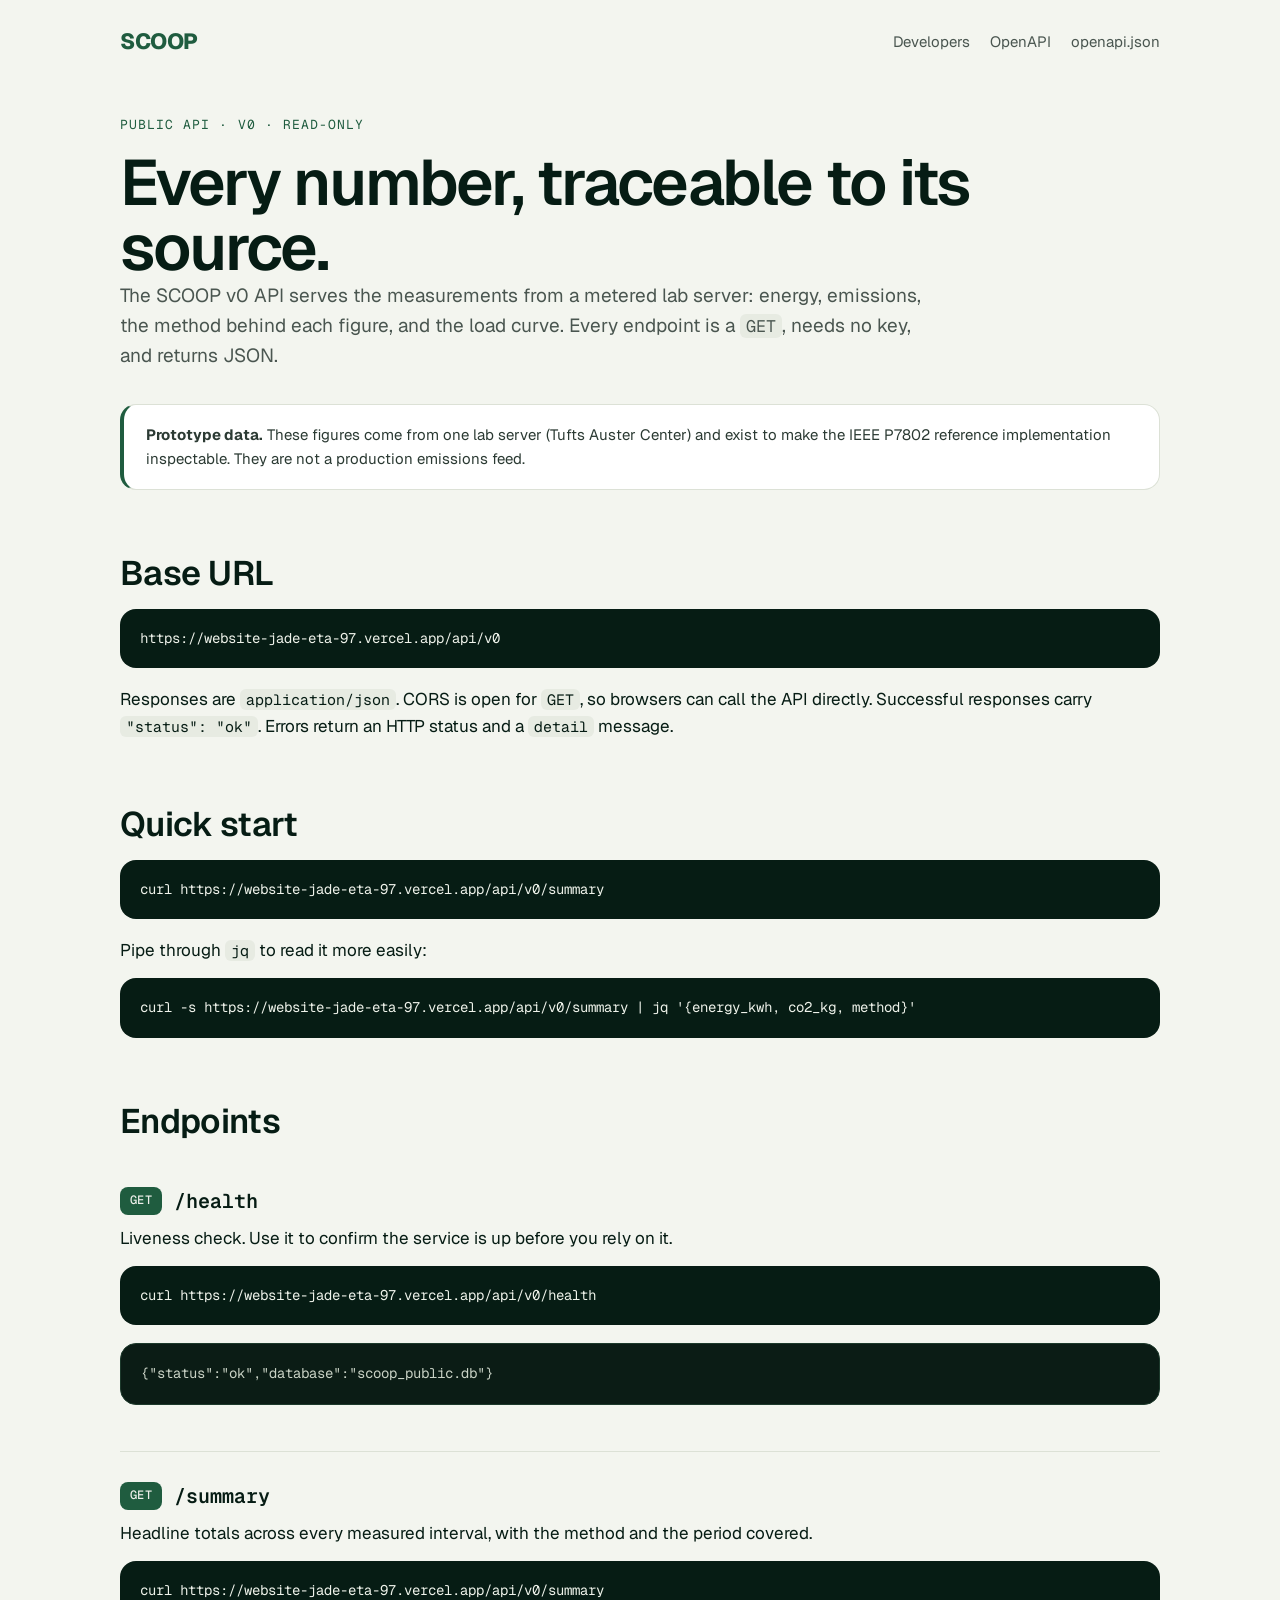
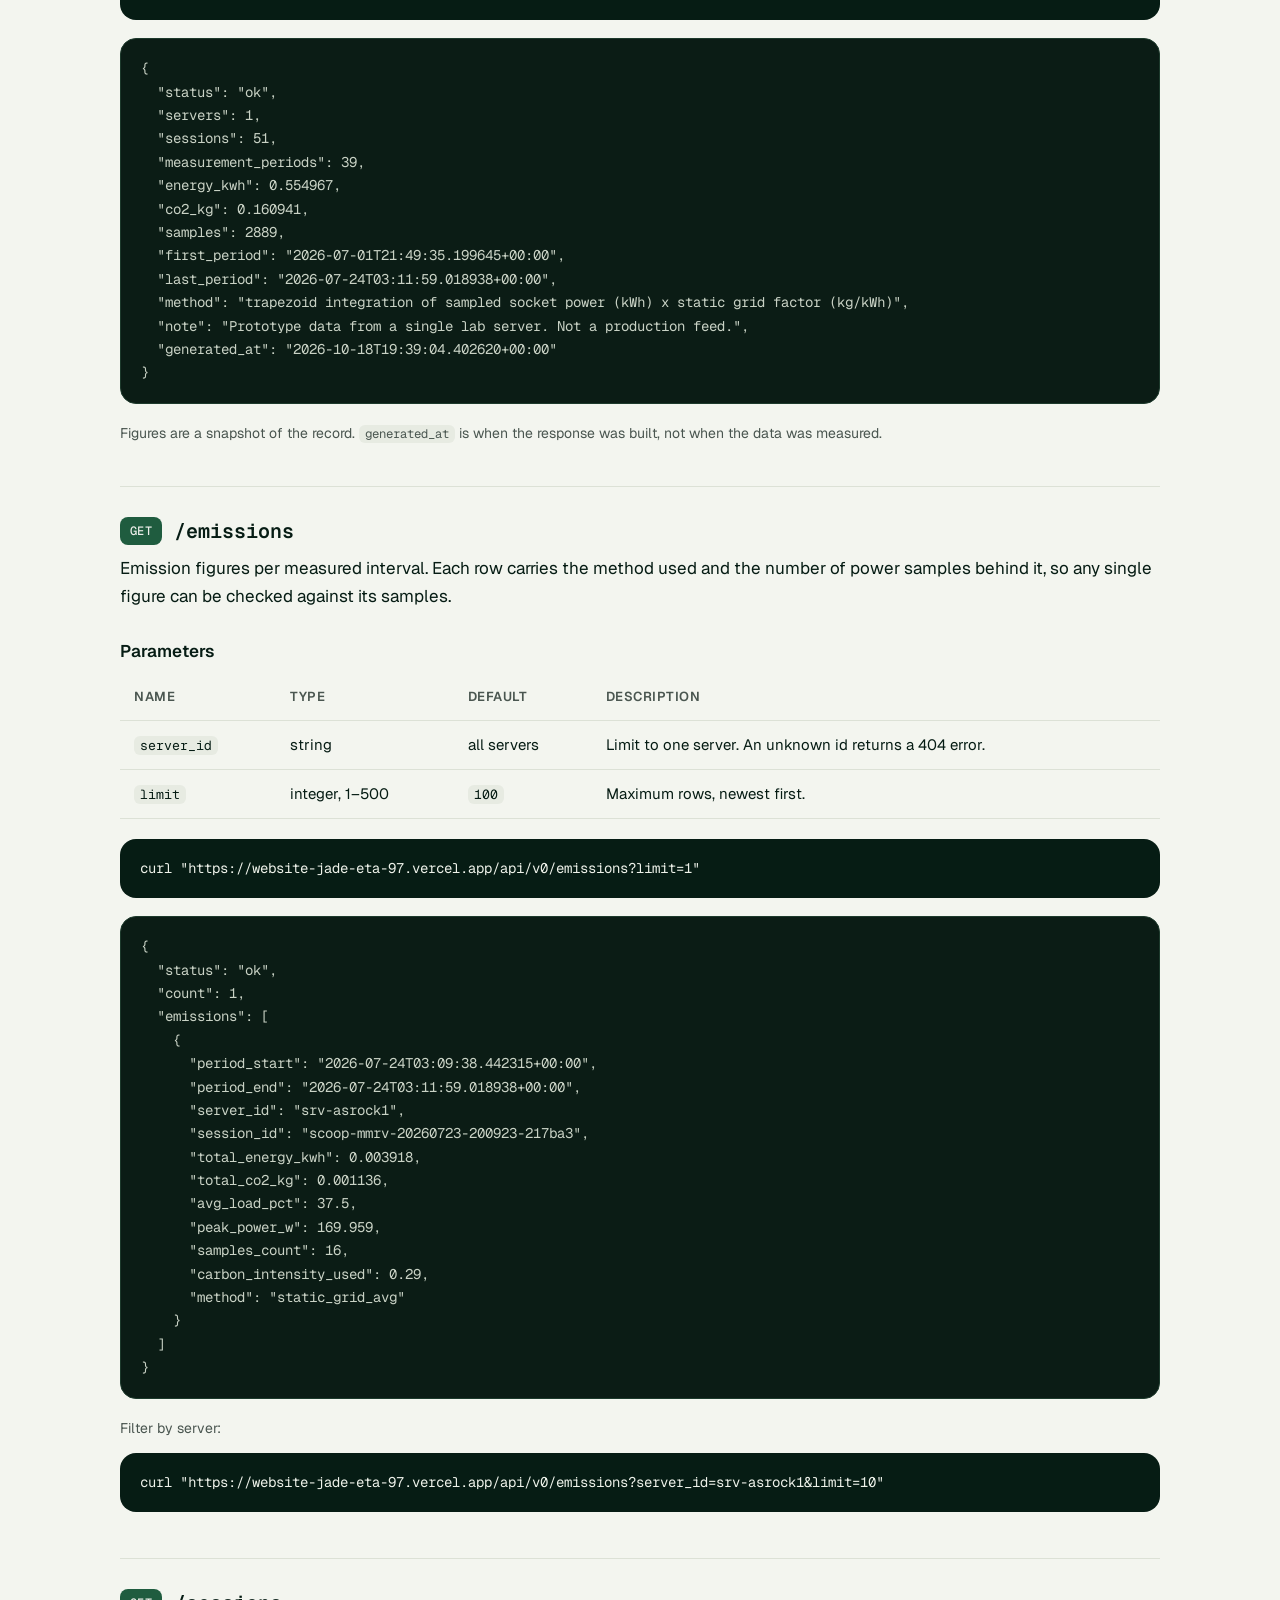
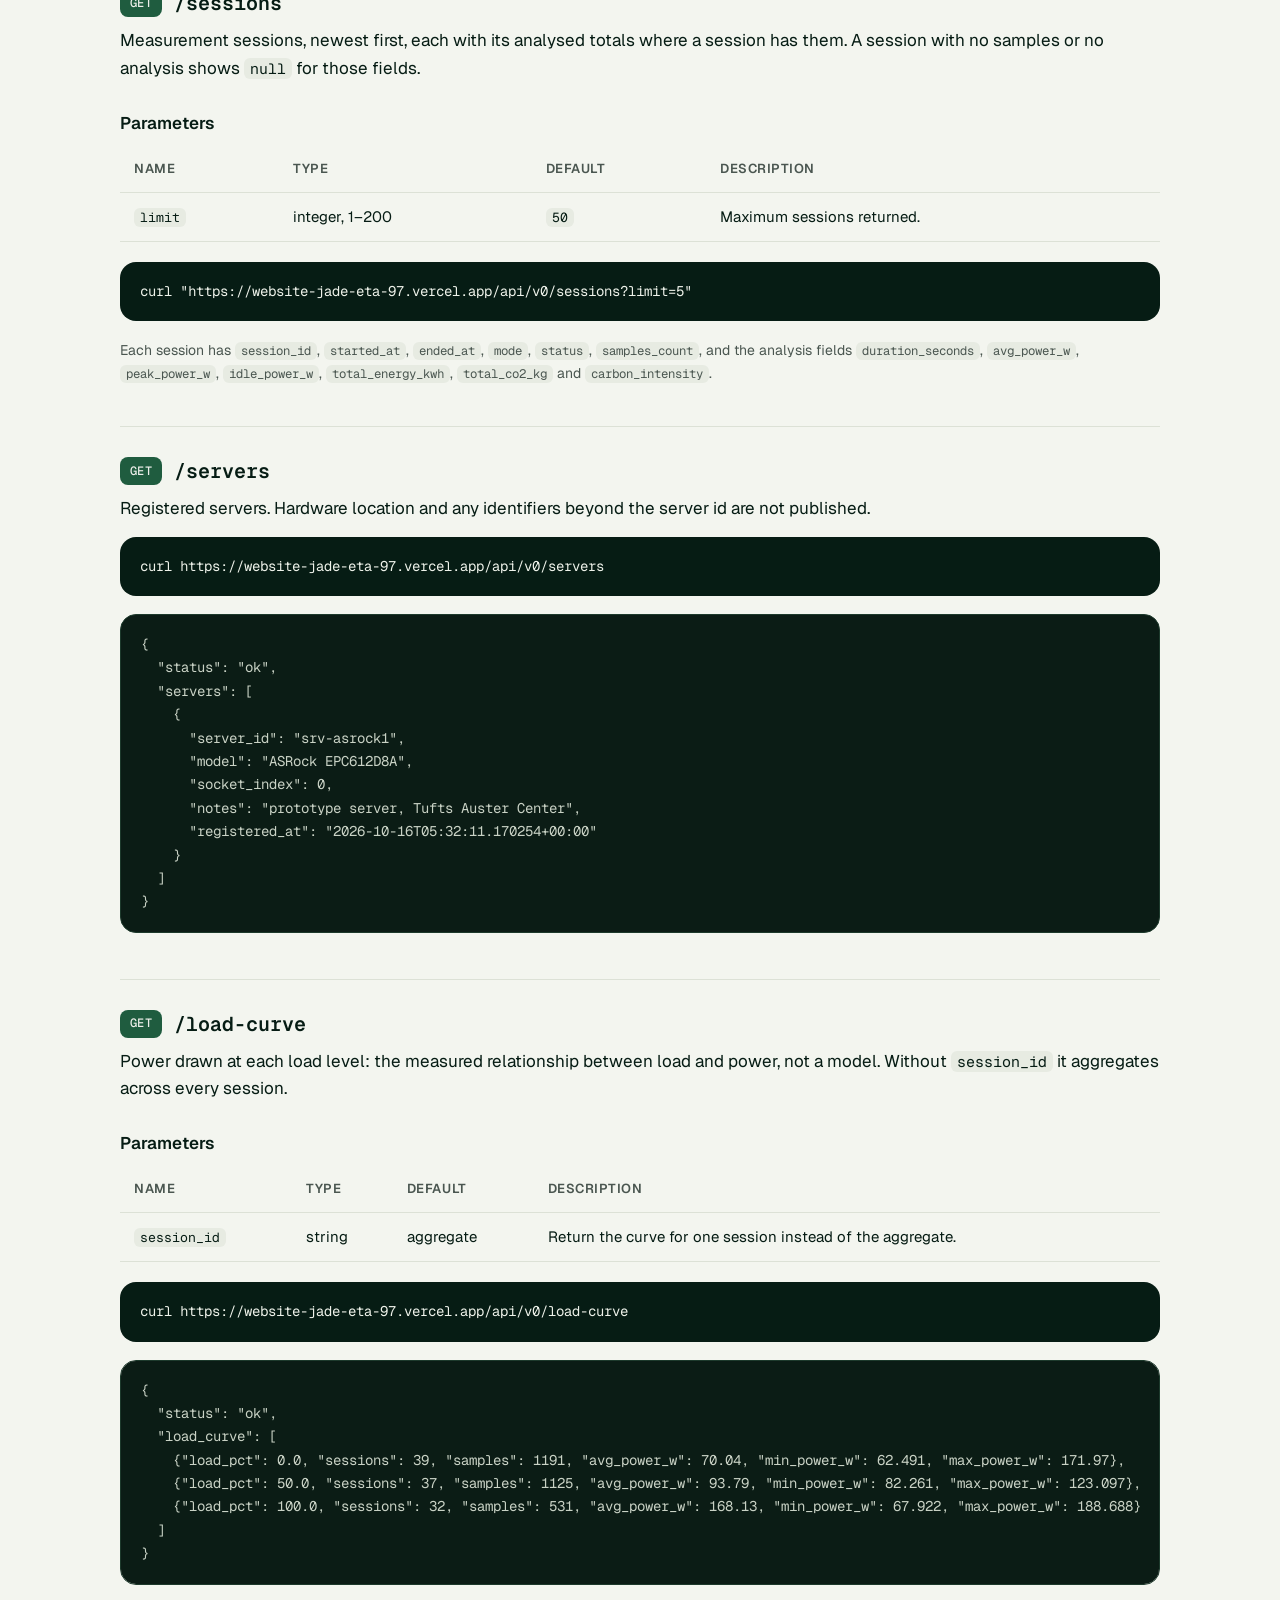
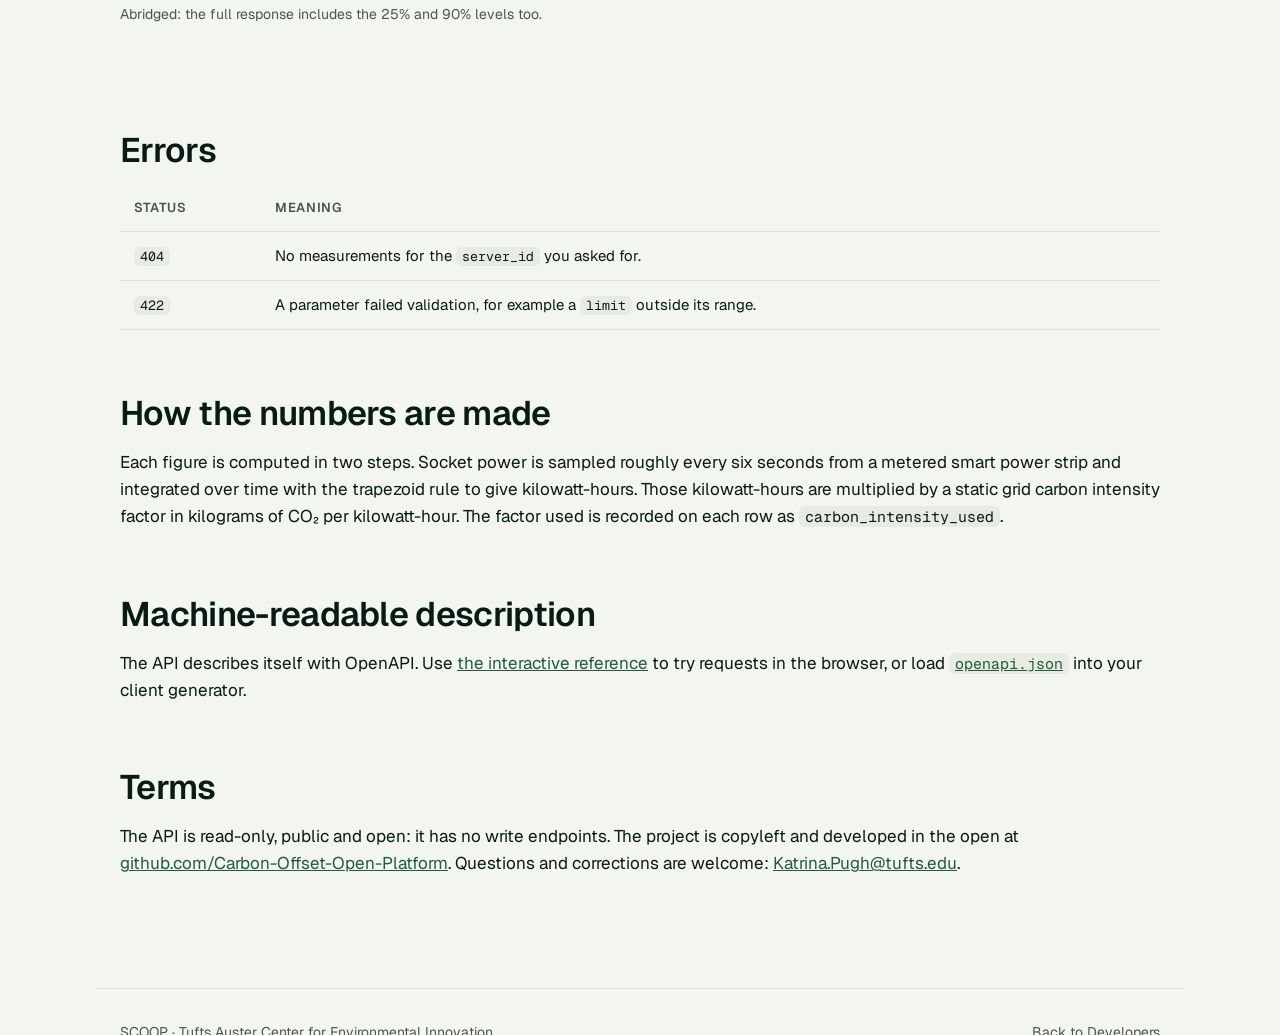
==== api-docs.html @ 747fb055 "Sync site with current scoop-website development Brings the GitHub Pages repo up to date with the li" ====
<!doctype html>
<html lang="en">
<head>
<meta charset="utf-8">
<meta name="viewport" content="width=device-width, initial-scale=1">
<title>SCOOP public API, v0</title>
<meta name="description" content="Read-only public API for the SCOOP measurement record: curl examples, parameters and response shapes.">
<link rel="canonical" href="https://website-jade-eta-97.vercel.app/api-docs.html">
<meta property="og:title" content="SCOOP public API, v0">
<meta property="og:description" content="Read-only public API for the SCOOP measurement record, with curl examples.">
<meta property="og:image" content="https://website-jade-eta-97.vercel.app/assets/og.png">
<meta name="twitter:card" content="summary_large_image">
<link rel="preconnect" href="https://fonts.googleapis.com">
<link href="https://fonts.googleapis.com/css2?family=Geist:wght@400;500;600;700;800&amp;family=Geist+Mono:wght@400;500&amp;display=swap" rel="stylesheet">
<link rel="stylesheet" href="assets/site.css">
<link rel="icon" type="image/svg+xml" href="favicon.svg">
<meta name="theme-color" content="#061C14">
</head>
<body class="dx">
<a class="dx-skip" href="#content">Skip to content</a>

<header class="dx-top">
<a class="dx-brand" href="index.html#top" aria-label="SCOOP home">SCOOP</a>
<nav aria-label="API">
<a href="index.html#developers">Developers</a>
<a href="/api/docs">OpenAPI</a>
<a href="/api/openapi.json">openapi.json</a>
</nav>
</header>

<main id="content" class="dx-main">

<p class="dx-eyebrow">Public API &middot; v0 &middot; read-only</p>
<h1>Every number, traceable to its source.</h1>
<p class="dx-lede">The SCOOP v0 API serves the measurements from a metered lab server: energy, emissions, the method behind each figure, and the load curve. Every endpoint is a <code>GET</code>, needs no key, and returns JSON.</p>

<div class="dx-callout" role="note">
<strong>Prototype data.</strong> These figures come from one lab server (Tufts Auster Center) and exist to make the IEEE P7802 reference implementation inspectable. They are not a production emissions feed.
</div>

<h2 id="base">Base URL</h2>
<pre tabindex="0" class="dx-code"><code>https://website-jade-eta-97.vercel.app/api/v0</code></pre>
<p>Responses are <code>application/json</code>. CORS is open for <code>GET</code>, so browsers can call the API directly. Successful responses carry <code>"status": "ok"</code>. Errors return an HTTP status and a <code>detail</code> message.</p>

<h2 id="quick">Quick start</h2>
<pre tabindex="0" class="dx-code"><code>curl https://website-jade-eta-97.vercel.app/api/v0/summary</code></pre>
<p>Pipe through <code>jq</code> to read it more easily:</p>
<pre tabindex="0" class="dx-code"><code>curl -s https://website-jade-eta-97.vercel.app/api/v0/summary | jq '{energy_kwh, co2_kg, method}'</code></pre>

<h2 id="endpoints">Endpoints</h2>

<article class="dx-ep" id="health">
<div class="dx-ep-head"><span class="dx-method">GET</span><code>/health</code></div>
<p>Liveness check. Use it to confirm the service is up before you rely on it.</p>
<pre tabindex="0" class="dx-code"><code>curl https://website-jade-eta-97.vercel.app/api/v0/health</code></pre>
<pre tabindex="0" class="dx-code dx-out"><code>{"status":"ok","database":"scoop_public.db"}</code></pre>
</article>

<article class="dx-ep" id="summary">
<div class="dx-ep-head"><span class="dx-method">GET</span><code>/summary</code></div>
<p>Headline totals across every measured interval, with the method and the period covered.</p>
<pre tabindex="0" class="dx-code"><code>curl https://website-jade-eta-97.vercel.app/api/v0/summary</code></pre>
<pre tabindex="0" class="dx-code dx-out"><code>{
  "status": "ok",
  "servers": 1,
  "sessions": 51,
  "measurement_periods": 39,
  "energy_kwh": 0.554967,
  "co2_kg": 0.160941,
  "samples": 2889,
  "first_period": "2026-07-01T21:49:35.199645+00:00",
  "last_period": "2026-07-24T03:11:59.018938+00:00",
  "method": "trapezoid integration of sampled socket power (kWh) x static grid factor (kg/kWh)",
  "note": "Prototype data from a single lab server. Not a production feed.",
  "generated_at": "2026-10-18T19:39:04.402620+00:00"
}</code></pre>
<p class="dx-note">Figures are a snapshot of the record. <code>generated_at</code> is when the response was built, not when the data was measured.</p>
</article>

<article class="dx-ep" id="emissions">
<div class="dx-ep-head"><span class="dx-method">GET</span><code>/emissions</code></div>
<p>Emission figures per measured interval. Each row carries the method used and the number of power samples behind it, so any single figure can be checked against its samples.</p>
<h3>Parameters</h3>
<table class="dx-table">
<thead><tr><th scope="col">Name</th><th scope="col">Type</th><th scope="col">Default</th><th scope="col">Description</th></tr></thead>
<tbody>
<tr><td data-label="Name"><code>server_id</code></td><td data-label="Type">string</td><td data-label="Default">all servers</td><td data-label="Description">Limit to one server. An unknown id returns a 404 error.</td></tr>
<tr><td data-label="Name"><code>limit</code></td><td data-label="Type">integer, 1&ndash;500</td><td data-label="Default"><code>100</code></td><td data-label="Description">Maximum rows, newest first.</td></tr>
</tbody>
</table>
<pre tabindex="0" class="dx-code"><code>curl "https://website-jade-eta-97.vercel.app/api/v0/emissions?limit=1"</code></pre>
<pre tabindex="0" class="dx-code dx-out"><code>{
  "status": "ok",
  "count": 1,
  "emissions": [
    {
      "period_start": "2026-07-24T03:09:38.442315+00:00",
      "period_end": "2026-07-24T03:11:59.018938+00:00",
      "server_id": "srv-asrock1",
      "session_id": "scoop-mmrv-20260723-200923-217ba3",
      "total_energy_kwh": 0.003918,
      "total_co2_kg": 0.001136,
      "avg_load_pct": 37.5,
      "peak_power_w": 169.959,
      "samples_count": 16,
      "carbon_intensity_used": 0.29,
      "method": "static_grid_avg"
    }
  ]
}</code></pre>
<p class="dx-note">Filter by server:</p>
<pre tabindex="0" class="dx-code"><code>curl "https://website-jade-eta-97.vercel.app/api/v0/emissions?server_id=srv-asrock1&amp;limit=10"</code></pre>
</article>

<article class="dx-ep" id="sessions">
<div class="dx-ep-head"><span class="dx-method">GET</span><code>/sessions</code></div>
<p>Measurement sessions, newest first, each with its analysed totals where a session has them. A session with no samples or no analysis shows <code>null</code> for those fields.</p>
<h3>Parameters</h3>
<table class="dx-table">
<thead><tr><th scope="col">Name</th><th scope="col">Type</th><th scope="col">Default</th><th scope="col">Description</th></tr></thead>
<tbody>
<tr><td data-label="Name"><code>limit</code></td><td data-label="Type">integer, 1&ndash;200</td><td data-label="Default"><code>50</code></td><td data-label="Description">Maximum sessions returned.</td></tr>
</tbody>
</table>
<pre tabindex="0" class="dx-code"><code>curl "https://website-jade-eta-97.vercel.app/api/v0/sessions?limit=5"</code></pre>
<p class="dx-note">Each session has <code>session_id</code>, <code>started_at</code>, <code>ended_at</code>, <code>mode</code>, <code>status</code>, <code>samples_count</code>, and the analysis fields <code>duration_seconds</code>, <code>avg_power_w</code>, <code>peak_power_w</code>, <code>idle_power_w</code>, <code>total_energy_kwh</code>, <code>total_co2_kg</code> and <code>carbon_intensity</code>.</p>
</article>

<article class="dx-ep" id="servers">
<div class="dx-ep-head"><span class="dx-method">GET</span><code>/servers</code></div>
<p>Registered servers. Hardware location and any identifiers beyond the server id are not published.</p>
<pre tabindex="0" class="dx-code"><code>curl https://website-jade-eta-97.vercel.app/api/v0/servers</code></pre>
<pre tabindex="0" class="dx-code dx-out"><code>{
  "status": "ok",
  "servers": [
    {
      "server_id": "srv-asrock1",
      "model": "ASRock EPC612D8A",
      "socket_index": 0,
      "notes": "prototype server, Tufts Auster Center",
      "registered_at": "2026-10-16T05:32:11.170254+00:00"
    }
  ]
}</code></pre>
</article>

<article class="dx-ep" id="load-curve">
<div class="dx-ep-head"><span class="dx-method">GET</span><code>/load-curve</code></div>
<p>Power drawn at each load level: the measured relationship between load and power, not a model. Without <code>session_id</code> it aggregates across every session.</p>
<h3>Parameters</h3>
<table class="dx-table">
<thead><tr><th scope="col">Name</th><th scope="col">Type</th><th scope="col">Default</th><th scope="col">Description</th></tr></thead>
<tbody>
<tr><td data-label="Name"><code>session_id</code></td><td data-label="Type">string</td><td data-label="Default">aggregate</td><td data-label="Description">Return the curve for one session instead of the aggregate.</td></tr>
</tbody>
</table>
<pre tabindex="0" class="dx-code"><code>curl https://website-jade-eta-97.vercel.app/api/v0/load-curve</code></pre>
<pre tabindex="0" class="dx-code dx-out"><code>{
  "status": "ok",
  "load_curve": [
    {"load_pct": 0.0, "sessions": 39, "samples": 1191, "avg_power_w": 70.04, "min_power_w": 62.491, "max_power_w": 171.97},
    {"load_pct": 50.0, "sessions": 37, "samples": 1125, "avg_power_w": 93.79, "min_power_w": 82.261, "max_power_w": 123.097},
    {"load_pct": 100.0, "sessions": 32, "samples": 531, "avg_power_w": 168.13, "min_power_w": 67.922, "max_power_w": 188.688}
  ]
}</code></pre>
<p class="dx-note">Abridged: the full response includes the 25% and 90% levels too.</p>
</article>

<h2 id="errors">Errors</h2>
<table class="dx-table">
<thead><tr><th scope="col">Status</th><th scope="col">Meaning</th></tr></thead>
<tbody>
<tr><td data-label="Status"><code>404</code></td><td data-label="Meaning">No measurements for the <code>server_id</code> you asked for.</td></tr>
<tr><td data-label="Status"><code>422</code></td><td data-label="Meaning">A parameter failed validation, for example a <code>limit</code> outside its range.</td></tr>
</tbody>
</table>

<h2 id="method">How the numbers are made</h2>
<p>Each figure is computed in two steps. Socket power is sampled roughly every six seconds from a metered smart power strip and integrated over time with the trapezoid rule to give kilowatt-hours. Those kilowatt-hours are multiplied by a static grid carbon intensity factor in kilograms of CO&#8322; per kilowatt-hour. The factor used is recorded on each row as <code>carbon_intensity_used</code>.</p>

<h2 id="machine">Machine-readable description</h2>
<p>The API describes itself with OpenAPI. Use <a href="/api/docs">the interactive reference</a> to try requests in the browser, or load <a href="/api/openapi.json"><code>openapi.json</code></a> into your client generator.</p>

<h2 id="terms">Terms</h2>
<p>The API is read-only, public and open: it has no write endpoints. The project is copyleft and developed in the open at <a href="https://github.com/Carbon-Offset-Open-Platform">github.com/Carbon-Offset-Open-Platform</a>. Questions and corrections are welcome: <a href="mailto:Katrina.Pugh@tufts.edu">Katrina.Pugh@tufts.edu</a>.</p>

</main>

<footer class="dx-foot">
<span>SCOOP &middot; Tufts Auster Center for Environmental Innovation</span>
<a href="index.html#developers">Back to Developers</a>
</footer>
</body>
</html>
---- assets/site.css ----
/* Site-wide: focus, the get-involved form, and the API docs page. */

/* Focus: a visible ring on every control. Dark sections get the mint ring. */
:focus-visible{outline:3px solid #1F5C3F;outline-offset:3px}
#top :focus-visible,#earth :focus-visible,#join :focus-visible{outline-color:#34D399}
a:focus-visible,button:focus-visible{border-radius:6px}

/* Get involved */
.jn{padding:0 24px 120px}
.jn-panel{max-width:1240px;margin:0 auto;background:#061C14;border-radius:32px;padding:clamp(36px,6vw,80px);display:grid;grid-template-columns:minmax(0,1fr) minmax(0,1.05fr);gap:clamp(32px,5vw,72px);align-items:start}
@media (max-width:860px){.jn-panel{grid-template-columns:minmax(0,1fr)}}
.jn-eyebrow{margin:0;font-family:'Geist Mono',monospace;font-size:12px;letter-spacing:.08em;text-transform:uppercase;color:#34D399}
.jn-intro h2{margin:14px 0 0;font-size:clamp(34px,4.6vw,60px);line-height:1.02;letter-spacing:-.03em;font-weight:600;color:#EDEFEA}
.jn-lede{margin:20px 0 0;max-width:44ch;font-size:17px;line-height:1.55;color:#C9D2C5}
.jn-direct{margin:24px 0 0;font-size:15px;color:#9DB0A5}
.jn-direct a{color:#EDEFEA;text-underline-offset:3px}
.jn-form{display:flex;flex-direction:column;gap:20px;background:#0B1C15;border:1px solid #1D3A2C;border-radius:24px;padding:clamp(20px,3vw,32px)}
.jn-field{display:flex;flex-direction:column;gap:8px;min-width:0;margin:0;padding:0;border:0}
.jn-field>label,.jn-field>legend{padding:0;font-size:14px;font-weight:500;color:#C9D2C5}
.jn-field input:not([type=radio]),.jn-field textarea{width:100%;min-height:52px;padding:14px 16px;border:1px solid transparent;border-radius:14px;background:#F3F5EF;font:inherit;font-size:16px;color:#061C14;transition:border-color .2s,box-shadow .2s}
.jn-field textarea{min-height:112px;resize:vertical}
.jn-field input:not([type=radio]):focus,.jn-field textarea:focus{outline:none;border-color:#34D399;box-shadow:0 0 0 4px rgba(52,211,153,.25)}
.jn-field input[aria-invalid=true]{border-color:#F2B37C;box-shadow:0 0 0 4px rgba(242,179,124,.25)}
.jn-err{margin:0;font-size:13px;color:#F2B37C}
.jn-err:empty{display:none}
.jn-help{margin:0;font-size:13px;color:#8FA097}
.jn-req{color:#34D399}
.jn-opt{font-weight:400;color:#8FA097}
.jn-row{display:grid;grid-template-columns:1fr 1fr;gap:18px}
@media (max-width:560px){.jn-row{grid-template-columns:minmax(0,1fr)}}
.jn-chips{display:flex;flex-wrap:wrap;gap:8px}
.jn-chip{position:relative;cursor:pointer}
.jn-chip input{position:absolute;opacity:0;width:1px;height:1px;margin:0;pointer-events:none}
.jn-chip span{display:inline-flex;align-items:center;min-height:44px;padding:0 16px;border-radius:999px;border:1px solid #2A4A3B;font-size:14px;color:#C9D2C5;transition:background .2s,border-color .2s,color .2s}
.jn-chip:hover span{border-color:#34D399;color:#EDEFEA}
.jn-chip input:checked+span{background:#34D399;border-color:#34D399;color:#061C14;font-weight:600}
.jn-chip input:focus-visible+span{outline:3px solid #34D399;outline-offset:3px}
.jn-actions{display:flex;flex-direction:column;gap:12px;margin-top:4px}
.jn-submit{align-self:flex-start;min-height:54px;padding:0 28px;border:0;border-radius:999px;background:#EDEFEA;font:inherit;font-size:16px;font-weight:600;color:#061C14;cursor:pointer;transition:background .2s}
.jn-submit:hover{background:#34D399}
.jn-status{margin:0;min-height:1.4em;font-size:14px;color:#9DB0A5}
@media (prefers-reduced-motion:reduce){.jn-field input,.jn-field textarea,.jn-chip span,.jn-submit{transition:none}}

/* API docs page (api-docs.html) */
.dx{background:#F3F5EF;color:#061C14;font-family:'Geist',system-ui,sans-serif;font-size:17px;line-height:1.6;margin:0}
.dx a{color:#1F5C3F}
.dx a:hover{color:#061C14}
.dx-skip{position:absolute;left:16px;top:-48px;padding:10px 16px;border-radius:999px;background:#061C14;color:#EEF2EA;z-index:10}
.dx-skip:focus{top:16px}
.dx-top{display:flex;flex-wrap:wrap;align-items:center;justify-content:space-between;gap:16px;max-width:1040px;margin:0 auto;padding:24px 24px 0}
.dx-brand{font-weight:800;font-size:22px;letter-spacing:-.02em;color:#061C14;text-decoration:none}
.dx-top nav{display:flex;flex-wrap:wrap;gap:20px;font-size:15px}
.dx-top nav a{text-decoration:none;color:#4A5650}
.dx-top nav a:hover{color:#061C14}
.dx-main{max-width:1040px;margin:0 auto;padding:56px 24px 96px}
.dx-eyebrow{margin:0;font-family:'Geist Mono',monospace;font-size:13px;letter-spacing:.08em;text-transform:uppercase;color:#1F5C3F}
.dx h1{margin:14px 0 0;font-size:clamp(38px,5.4vw,64px);line-height:1.02;letter-spacing:-.03em;font-weight:600}
.dx-lede{margin:20px 0 0;max-width:62ch;font-size:19px;color:#4A5650}
.dx h2{margin:64px 0 16px;font-size:clamp(26px,3vw,34px);letter-spacing:-.02em;font-weight:600;line-height:1.15}
.dx h3{margin:28px 0 10px;font-size:17px;font-weight:600}
.dx p{margin:0 0 14px}
.dx code{font-family:'Geist Mono',monospace;font-size:.88em;background:#E7EBE2;padding:1px 6px;border-radius:6px}
.dx-callout{margin:32px 0 0;padding:18px 22px;border-radius:16px;background:#FFFFFF;border:1px solid #DCE1D6;border-left:4px solid #1F5C3F;color:#2B3A33;font-size:15px}
.dx-code{margin:12px 0 18px;padding:18px 20px;border-radius:16px;background:#061C14;color:#EEF2EA;overflow-x:auto;font-size:14px;line-height:1.6}
.dx-code code{background:none;padding:0;color:inherit;font-size:inherit;white-space:pre}
.dx-out{background:#0B1C15;border:1px solid #1D3A2C;color:#C9D2C5}
.dx-ep{padding:28px 0;border-top:1px solid #DCE1D6}
.dx-ep:first-of-type{border-top:0}
.dx-ep-head{display:flex;align-items:center;gap:12px;margin-bottom:8px;font-size:20px}
.dx-ep-head code{background:none;padding:0;font-size:20px;font-weight:600}
.dx-method{display:inline-flex;align-items:center;min-height:28px;padding:0 10px;border-radius:8px;background:#1F5C3F;color:#EDEFEA;font-family:'Geist Mono',monospace;font-size:12px;font-weight:500;letter-spacing:.04em}
.dx-note{font-size:14px;color:#4A5650}
.dx-table{width:100%;border-collapse:collapse;margin:8px 0 20px;font-size:15px}
.dx-table th,.dx-table td{padding:12px 14px;border-bottom:1px solid #DCE1D6;text-align:left;vertical-align:top}
.dx-table th{font-size:13px;letter-spacing:.04em;text-transform:uppercase;color:#4A5650;font-weight:600}
.dx-table td code{white-space:nowrap}
.dx-foot{display:flex;flex-wrap:wrap;justify-content:space-between;gap:16px;max-width:1040px;margin:0 auto;padding:32px 24px 56px;border-top:1px solid #DCE1D6;font-size:14px;color:#4A5650}
.dx-foot a{color:#4A5650}
@media (max-width:600px){
.dx-ep-head{font-size:17px}.dx-ep-head code{font-size:17px}
.dx-table thead{position:absolute;width:1px;height:1px;overflow:hidden;clip:rect(0 0 0 0)}
.dx-table,.dx-table tbody,.dx-table tr,.dx-table td{display:block;width:100%}
.dx-table tr{padding:12px 0;border-bottom:1px solid #DCE1D6}
.dx-table td{border:0;padding:4px 0;display:flex;flex-direction:column;gap:2px}
.dx-table td::before{content:attr(data-label);font-size:12px;letter-spacing:.04em;text-transform:uppercase;color:#4A5650;font-weight:600;padding-top:2px}
.dx-table td code{white-space:normal;overflow-wrap:anywhere}
}
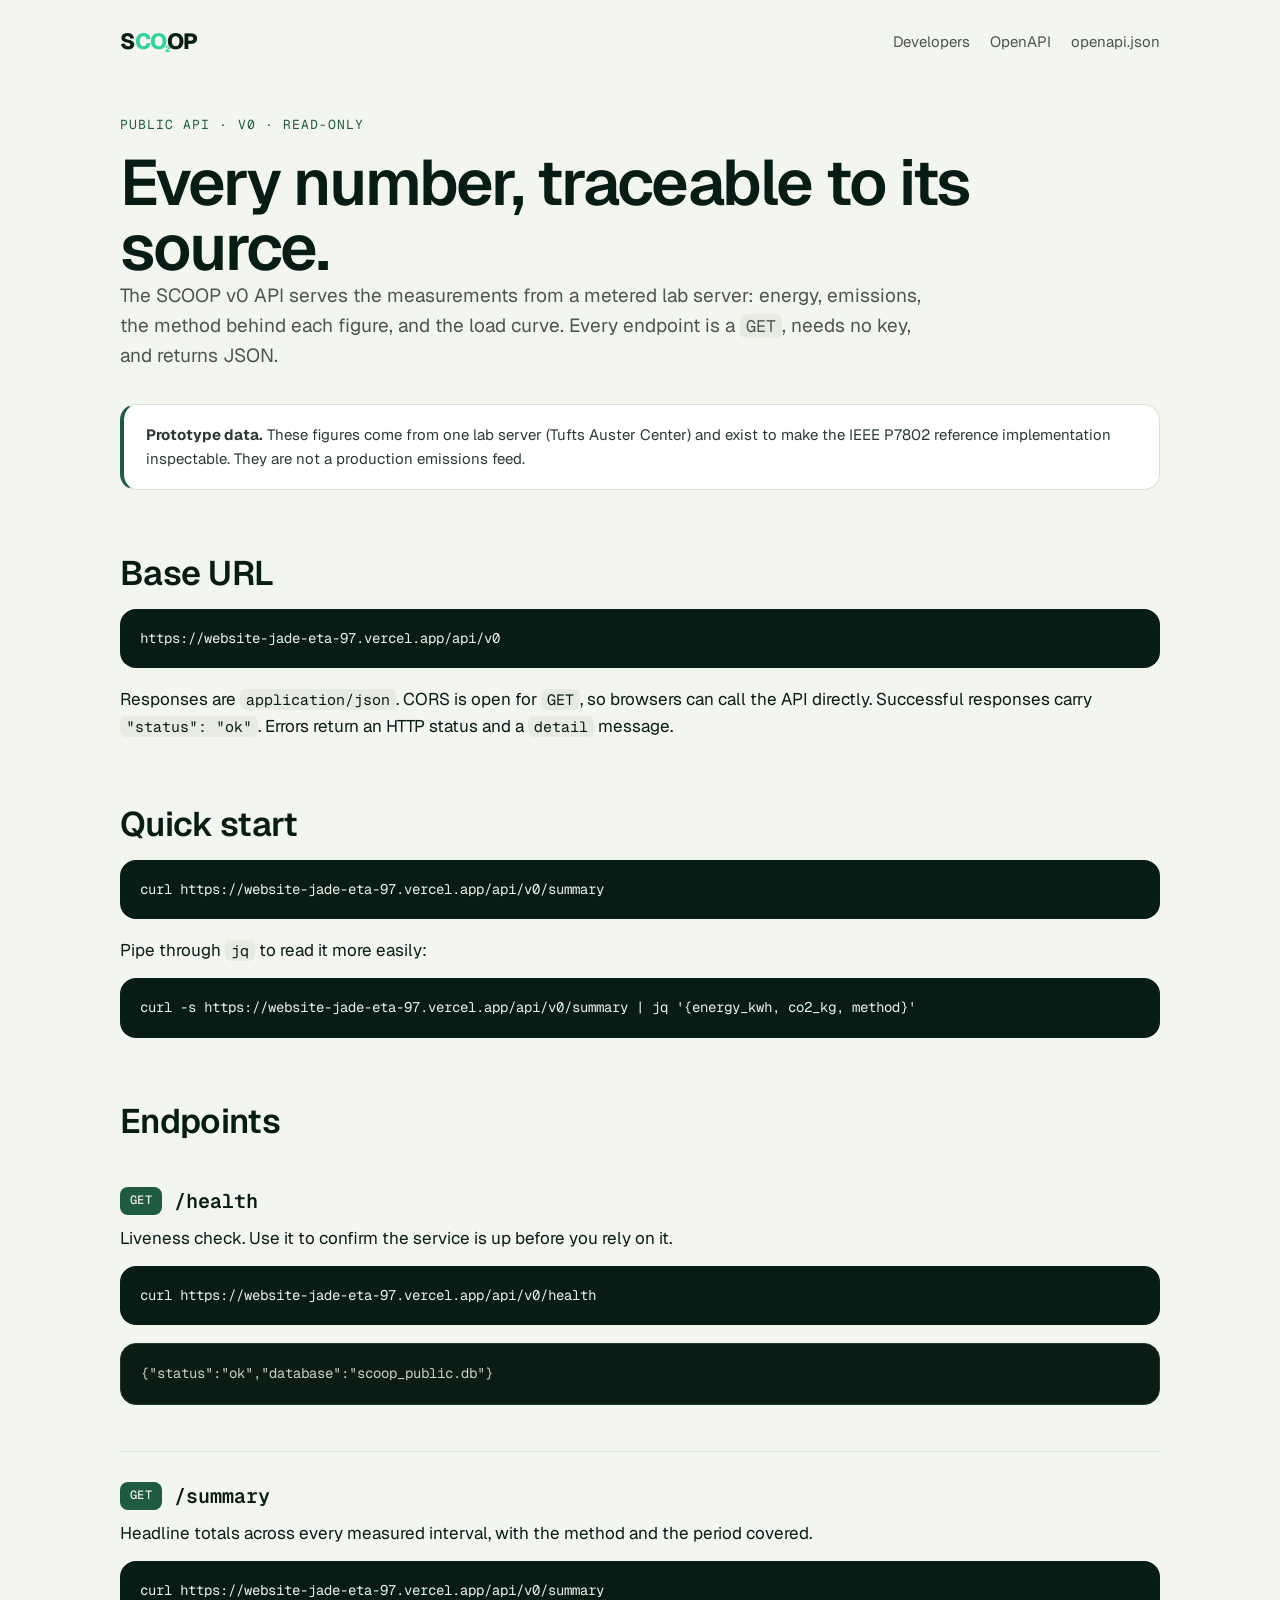
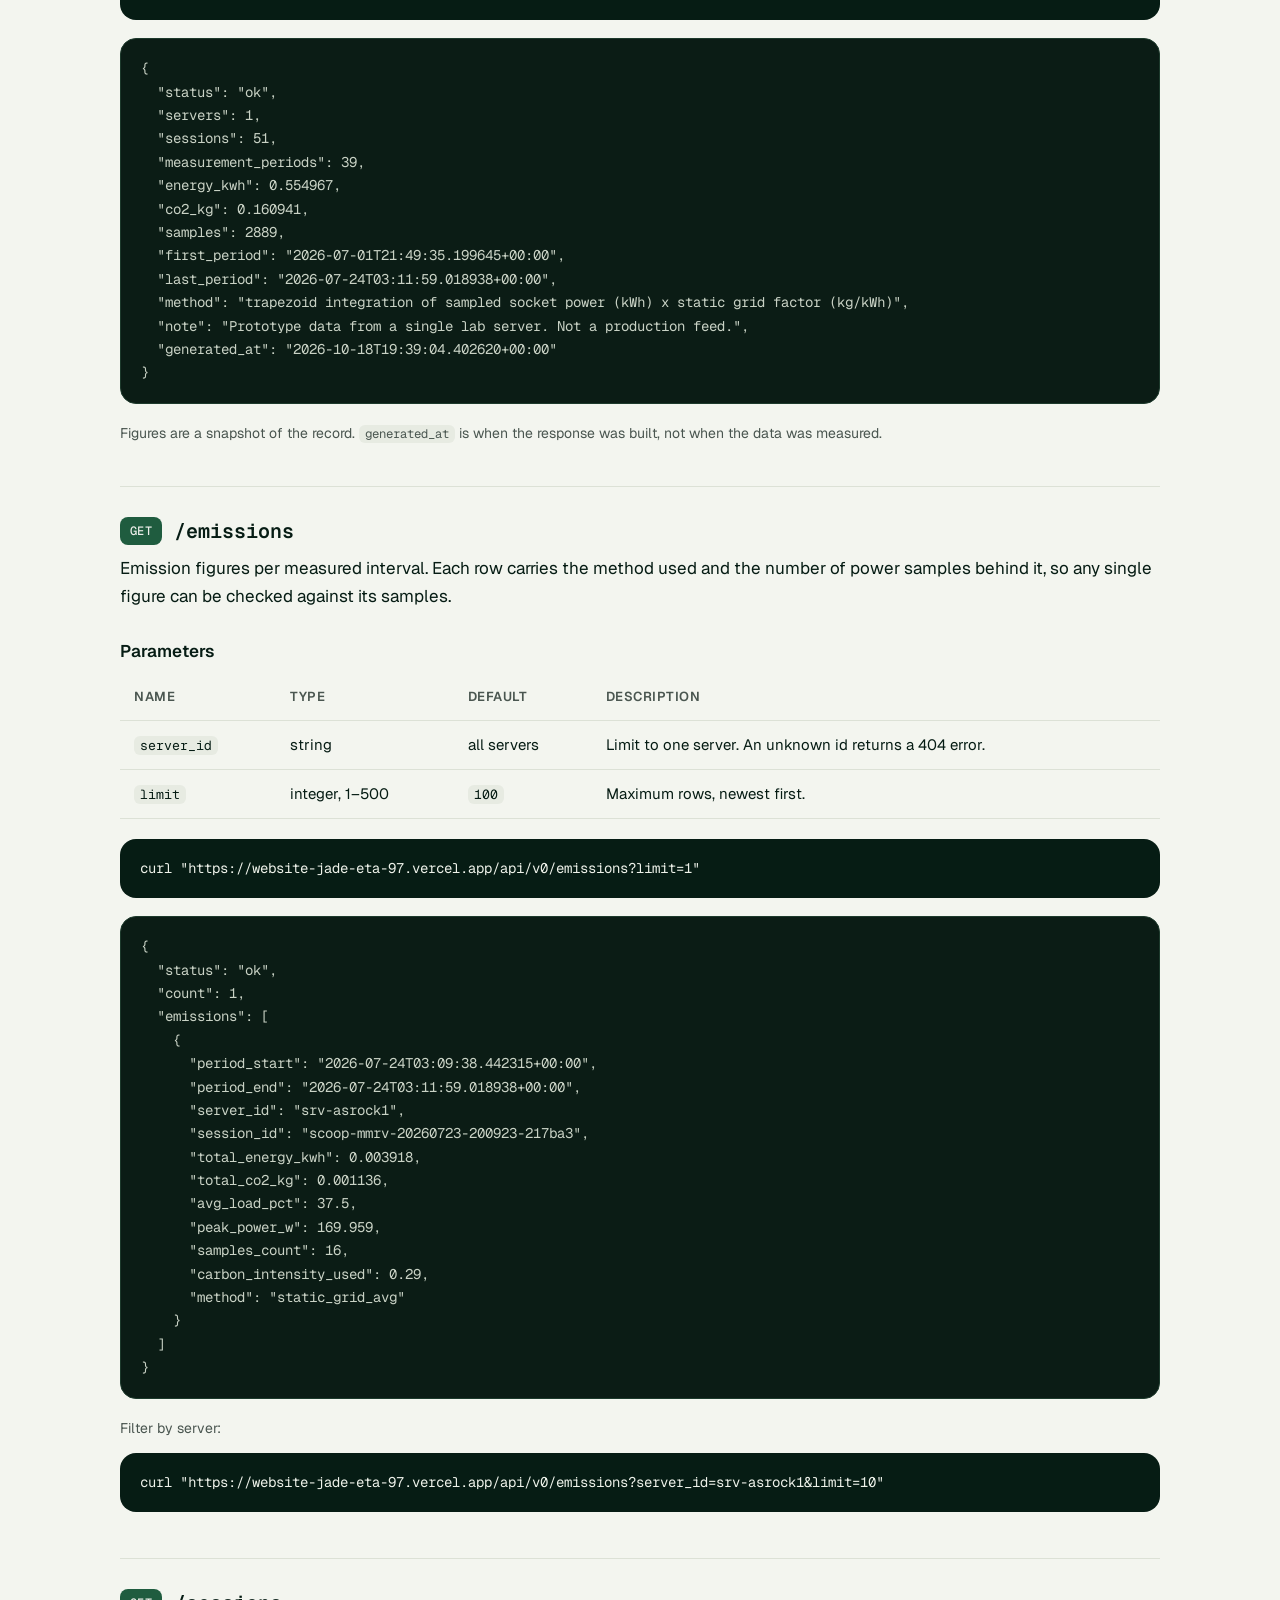
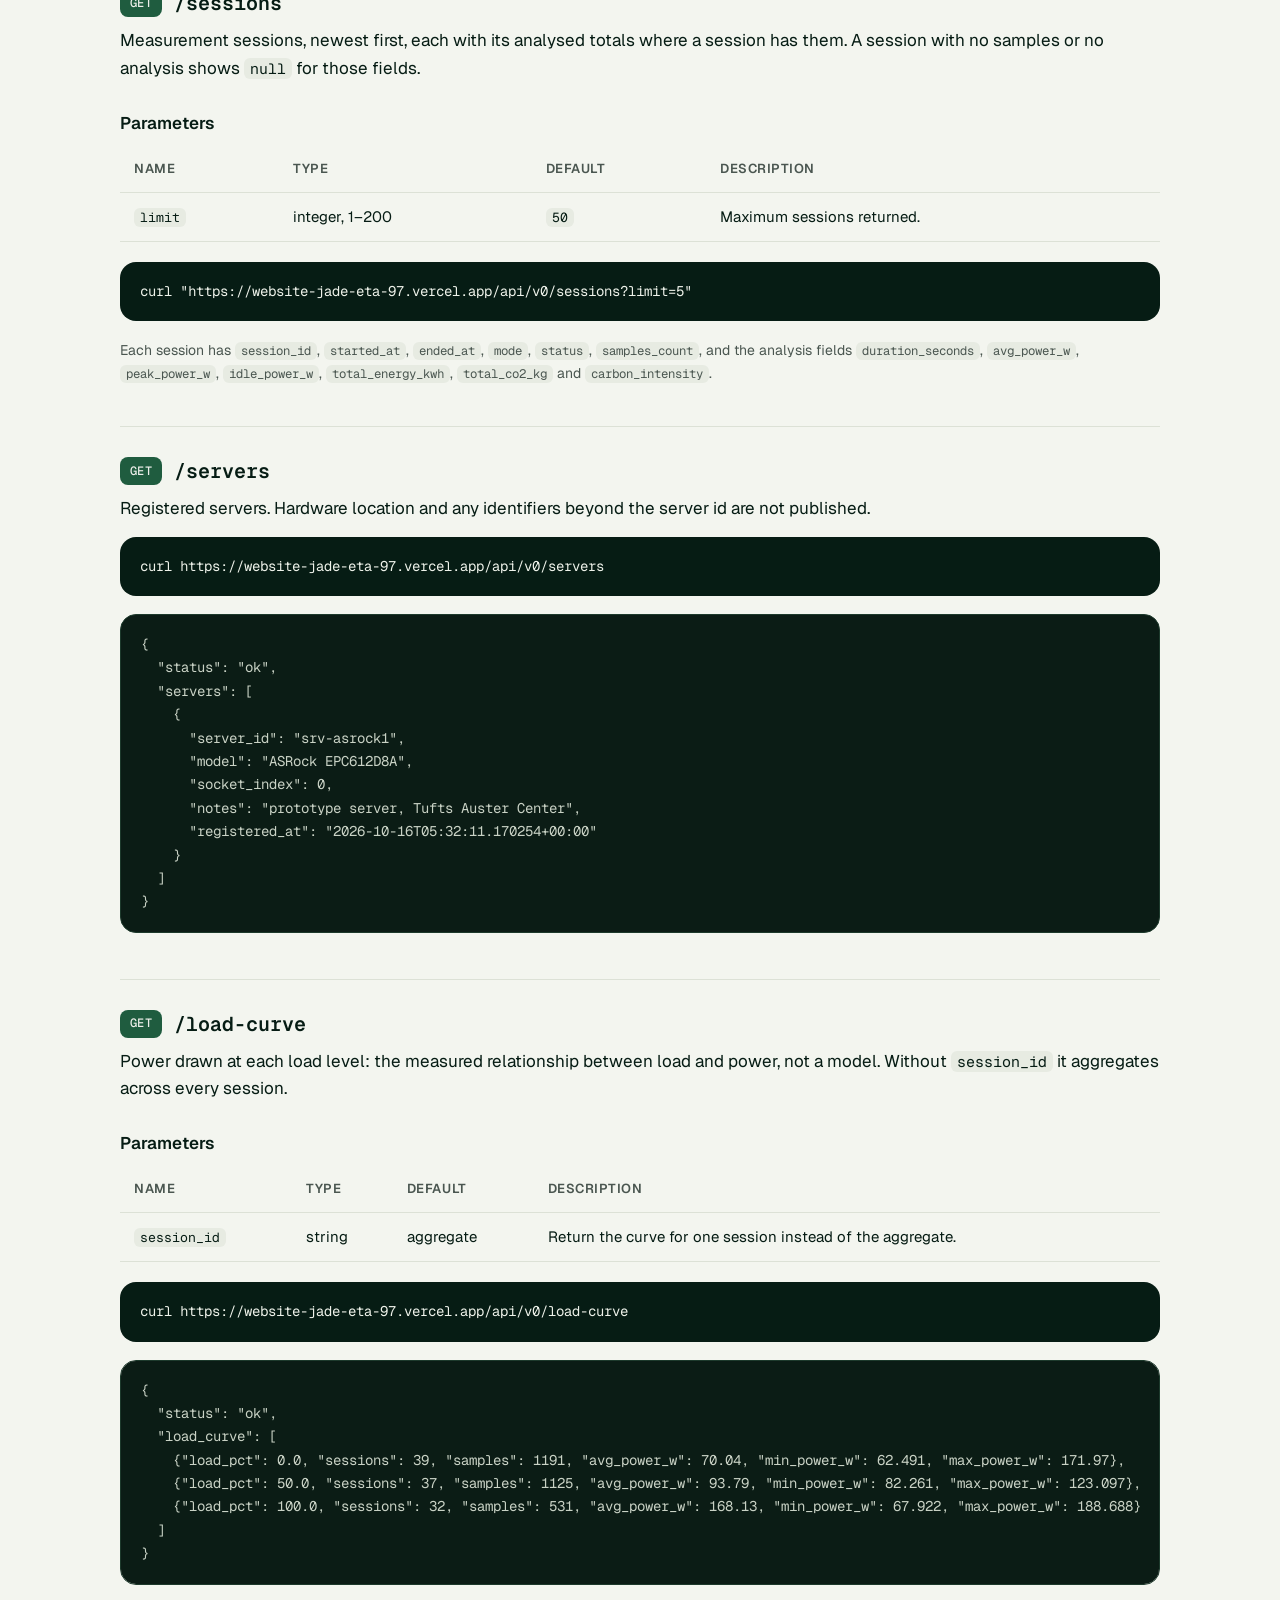
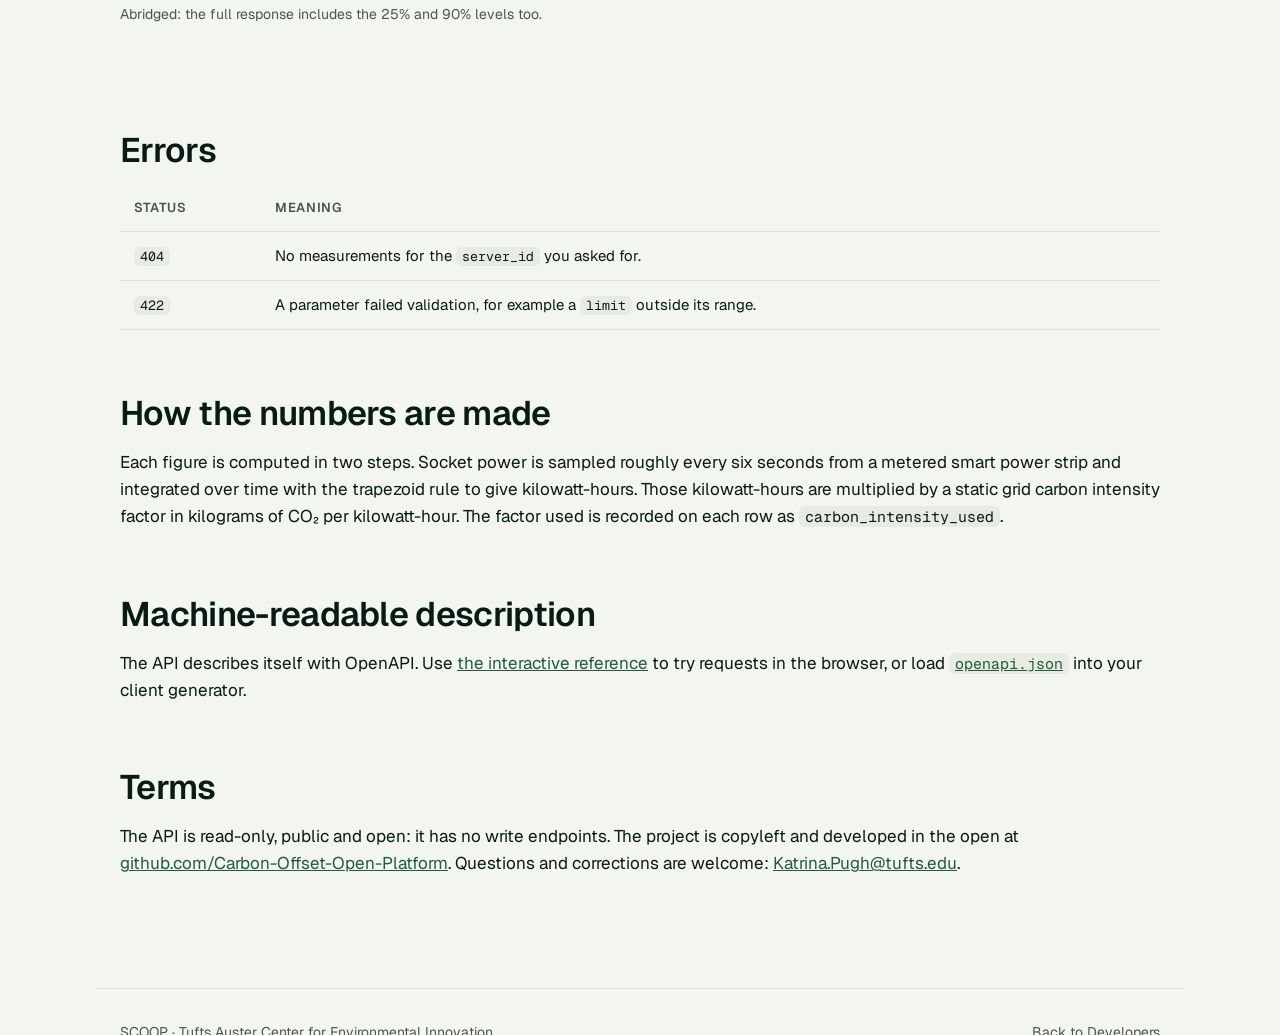
==== commit 814c118a: "Sync site content from EyobelG/scoop-website Brings in GrowthLedger (agroforestry carbon-asset simul" ====
--- a/api-docs.html
+++ b/api-docs.html
@@ -15,12 +15,19 @@
 <link rel="stylesheet" href="assets/site.css">
 <link rel="icon" type="image/svg+xml" href="favicon.svg">
 <meta name="theme-color" content="#061C14">
+<style>
+.wordmark{font-family:'Geist',system-ui,sans-serif;font-weight:800;letter-spacing:-0.02em;line-height:1;white-space:nowrap}
+.wordmark .co{color:#34D399}
+.wordmark .o2{position:relative;display:inline-block}
+.wordmark .o2 sub{position:absolute;left:-0.14em;bottom:-0.22em;font-size:0.4em;color:#34D399;line-height:1}
+.wordmark.on-light{color:#061C14}
+</style>
 </head>
 <body class="dx">
 <a class="dx-skip" href="#content">Skip to content</a>
 
 <header class="dx-top">
-<a class="dx-brand" href="index.html#top" aria-label="SCOOP home">SCOOP</a>
+<a class="dx-brand" href="index.html#top" aria-label="SCOOP home"><span class="wordmark on-light" role="img" aria-label="SCOOP">S<span class="co">CO</span><span class="o2">O<sub>2</sub></span>P</span></a>
 <nav aria-label="API">
 <a href="index.html#developers">Developers</a>
 <a href="/api/docs">OpenAPI</a>
